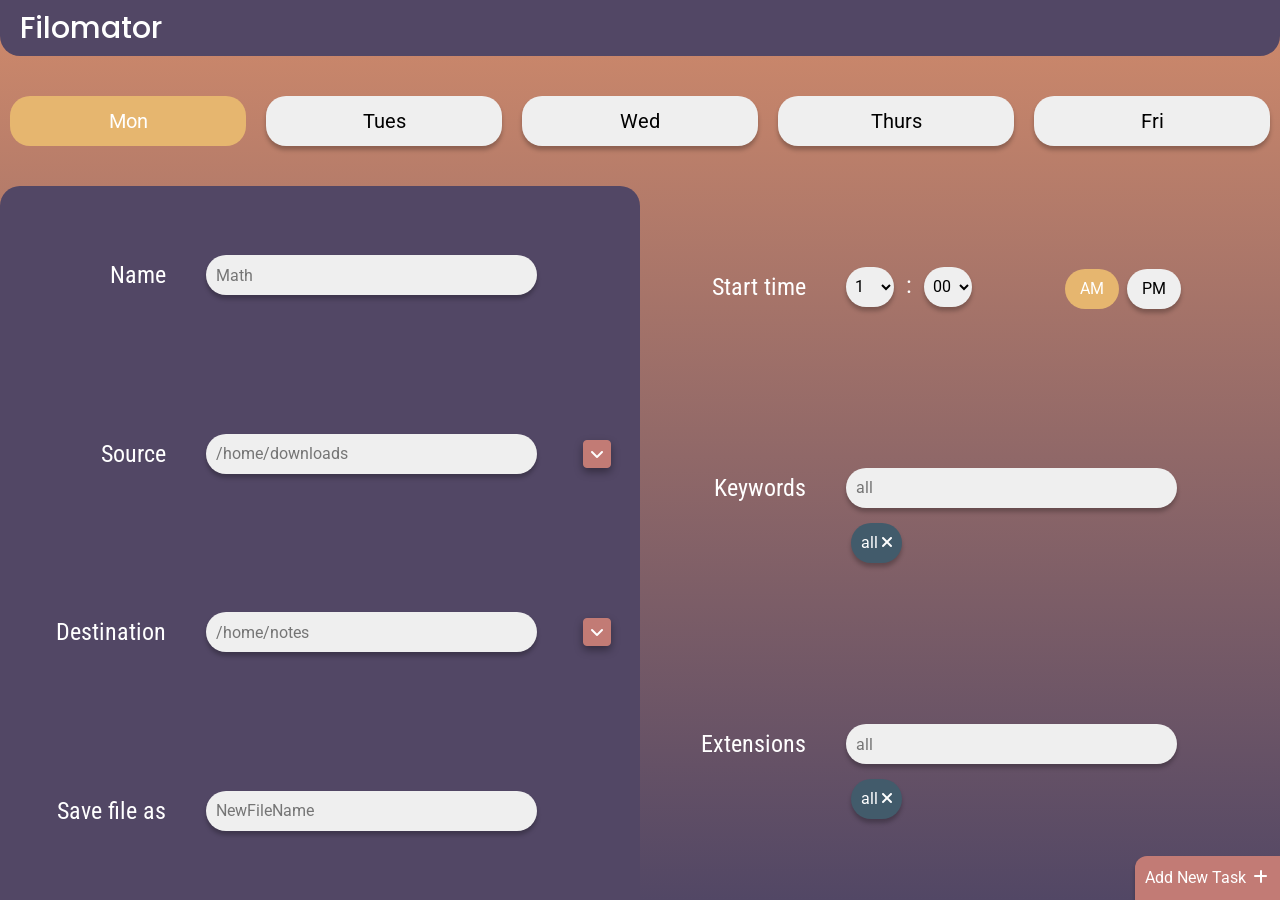
==== ui/newtask.html @ 15b93d74 "Create home page Created new html file for new task page" ====
<!DOCTYPE html>
<html>
    <head>
        <meta charset="UTF-8">
        <meta http-equiv="Content-Security-Policy" content="">
        <meta http-equiv="X-Content-Security-Policy" content="">
        <meta name="viewport" content="width=device-width, initial-scale=1">

        <!-- libraries -->
        <script src="https://ajax.googleapis.com/ajax/libs/jquery/3.6.0/jquery.min.js"></script>
        <!-- CSS only -->
        <link href="https://cdn.jsdelivr.net/npm/bootstrap@5.1.3/dist/css/bootstrap.min.css" rel="stylesheet" integrity="sha384-1BmE4kWBq78iYhFldvKuhfTAU6auU8tT94WrHftjDbrCEXSU1oBoqyl2QvZ6jIW3" crossorigin="anonymous">
        <!-- JavaScript Bundle with Popper -->
        <script src="https://cdn.jsdelivr.net/npm/bootstrap@5.1.3/dist/js/bootstrap.bundle.min.js" integrity="sha384-ka7Sk0Gln4gmtz2MlQnikT1wXgYsOg+OMhuP+IlRH9sENBO0LRn5q+8nbTov4+1p" crossorigin="anonymous"></script>

        <!-- custom scripts -->
        <script src="script.js"></script>
        <link rel="stylesheet" href="newtask.css">

        <!-- fonts -->
        <link rel="preconnect" href="https://fonts.googleapis.com">
        <link rel="preconnect" href="https://fonts.gstatic.com" crossorigin>
        <link href="https://fonts.googleapis.com/css2?family=Poppins&family=Roboto&display=swap" rel="stylesheet">

        <link rel="preconnect" href="https://fonts.googleapis.com">
        <link rel="preconnect" href="https://fonts.gstatic.com" crossorigin>
        <link href="https://fonts.googleapis.com/css2?family=Roboto+Condensed:wght@300&display=swap" rel="stylesheet">

        <link rel="stylesheet" href="https://cdnjs.cloudflare.com/ajax/libs/font-awesome/6.0.0/css/all.min.css">
    </head>
    <body>
        <header>
            <h1>Filomator</h1>
        </header>
        <div class="container">
            <div class="week">
                <button class="day selected">Mon</button>
                <button class="day">Tues</button>
                <button class="day">Wed</button>
                <button class="day">Thurs</button>
                <button class="day ">Fri</button>
            </div>

            <div class="row">
                <div class="taskDetails col-sm-12 col-lg-6">
                    <div class="details row">
                        <p class="col-3">Name</p>
                        <div class="col-8"><input type="text" id="nameInput" placeholder="Math"></div>
                    </div>
                    <div class="details row">
                        <p class="col-3">Source</p>
                        <div class="col-8"><input type="text" id="srcInput" placeholder="/home/downloads"></div>
                        <a class="dropdown selected source fa-stack col-2" id="srcBtn">
                            <i class="fa fa-square fa-stack-2x"></i>
                            <i class="fas fa-angle-down fa-stack-1x" style="color: #FFFFFF"></i>
                        </a>
<!--                        <input type="file" webkitdirectory directory id="srcExplorer" style="display:none;">-->
                    </div>
                    <div class="details row">
                        <p class="col-3">Destination</p>
                        <div class="col-8"><input type="text" id="destInput" placeholder="/home/notes"></div>
                        <a class="dropdown selected fa-stack col-2" id="destBtn">
                            <i class="fa fa-square fa-stack-2x"></i>
                            <i class="fas fa-angle-down fa-stack-1x" style="color: #FFFFFF"></i>
                        </a>
                    </div>
                    <div class="details row">
                        <p class="col-3">Save file as</p>
                        <div class="col-8"><input type="text" id="newFileNameInput" placeholder="NewFileName"></div>
                    </div>
                </div>

                <div class="taskDetails col-sm-12 col-lg-6 pull-right">
                    <div class="details row">
                        <p class="col-3">Start time</p>
                        <div class="time col-5">
                            <select name="hour" class="hour" id="hour">
                            </select>
                            <p>&nbsp; : &nbsp;</p>
                            <select name="mins" class="mins" id="mins">
                            </select>
                        </div>
                        <div class="twelve-hour-clock col-3">
                            <button class="selected">AM</button>
                            <button class="">PM</button>
                        </div>
                    </div>
                    <div class="details row">
                        <p class="col-3">Keywords</p>
                        <div class="col-8"><input type="text" id="keyWInput" placeholder="all"></div>

                        <div class="col-3"></div>
                        <div class="keywords col-8">
                            <button class="labelBtn" onclick="removeLabel(this)">all&nbsp;<i class="fas fa-xmark"></i></button>
                        </div>
                    </div>
                    <div class="details row">
                        <p class="col-3">Extensions</p>
                        <div class="col-8"><input type="text" id="extnInput" placeholder="all"></div>

                        <div class="col-3"></div>
                        <div class="extensions col-8">
                            <button class="labelBtn" onclick="removeLabel(this)">all&nbsp;<i class="fas fa-xmark"></i></button>
                        </div>
                    </div>
                </div>
            </div>
        </div>

        <div>
            <button id="newTaskBtn">
                Add New Task
                <i class="fas fa-plus fa-fw"></i>
            </button>
        </div>

        <script src="renderer.js"></script>

    </body>
</html>
---- ui/newtask.css ----
:root{
    --purple: #524765;
    --orange: #D08A6B;
    --light-orange: #E6B66F;
    --pink: #C27B75;
    --blue: #425B6B;
    --grey: #efefef;
}

* {
    font-family: 'Roboto', sans-serif;
    margin: 0;
}

body {
    margin: 0;
    font-family: 'Roboto Condensed', sans-serif;
    font-style: normal;

    display: flex;
    flex-direction: column;
    min-height: 100vh;
    background: fixed linear-gradient(0, var(--purple) 0%, var(--orange) 100%);
}

header {
    background-color: var(--purple);
    padding: 10px 20px;
    border-radius: 0 0 20px 20px;
}

/** Title */
header h1 {
    font-family: 'Poppins', sans-serif;
    font-size: 30px;
    color: white;
    margin: 0;
}

/** Container */
.container {
    padding: 0;
    margin: 0;
    max-width: 100%;

    display: flex;
    flex-direction: column;
    flex-grow: 1;
}
.container > .row {
    padding: 0;
    margin: 0;
    flex-grow: 1;
}

button, input, select{
    /*margin: 10px;*/
    border-radius: 20px;
    border: none;
    box-shadow: 0px 4px 4px rgb(0 0 0 / 25%);
    background-color: var(--grey);
}

/** Week */
.container .week{
    display: flex;
    margin: 30px 0;
}
.week .day{
    width: 100%;
    margin: 10px;
    padding: 10px;
    /**border: none;
    border-radius: 20px;
    box-shadow: 0px 4px 4px rgb(0 0 0 / 25%);*/
    font-size: 20px;
}
.week .day.selected{
    background-color: var(--light-orange);
    color: white;
    box-shadow: none !important;
}

/** Details Container */
.taskDetails {
    background-color: var(--purple);
    display: flex;
    flex-direction: column;
    border-radius: 20px 20px 0 0;
}
.taskDetails.pull-right{
    background-color: revert;
    color: black;
}
.details {
    display: flex;
    flex-direction: row;
    flex-wrap: wrap;
    align-items: center;
    justify-content: start;
    margin: auto 0;
}
.details *{
    height: 40px;
}
.details > div{
    padding: 0 40px;
}

.details p, .details h4 {
    color: white;
    margin: 0;
    padding: 0;
    height: unset;
    text-align: end;
    font-size: x-large;
    font-family: 'Roboto Condensed', sans-serif;
}

/** Time */
.details .time{
    display: flex;
}
.details .time p{
    text-align: center;
}
.details .time select{
    border-radius: 20px;
    padding: 3px 5px;
}

.details .twelve-hour-clock{
    padding: 0;
}
.details .twelve-hour-clock button{
    margin: 2px;
    padding: 3px 15px;
}
.details .twelve-hour-clock button.selected{
    background-color: var(--light-orange);
    color: white;
    box-shadow: none !important;
}

/** File Types */
.details .keywords, .details .extensions{
    display: flex;
    flex-direction: row;
    flex-wrap: wrap;
    height: auto;
}

/** Input */
input[type=text] {
    border: 1px black;
    border-radius: 20px;
    padding: 10px;
    width: 100%;
}

/** Label Buttons */
.details .labelBtn{
    background-color: var(--blue);
    color: white;
    padding: 8px 10px;
    margin: 15px 5px 0 5px;
}

/** Dropdown Button */
.dropdown {
    filter: drop-shadow( 0px 4px 4px rgb(0 0 0 / 37%));
    color: var(--pink);
    cursor: pointer;
}
.dropdown:hover {
    filter: none !important;
    color: var(--pink);
}

/** New Task Button */
#newTaskBtn {
    position: fixed;
    bottom: 0;
    right: 0;
    background-color: var(--pink);
    padding: 10px;
    border-radius: 12px 0 0;
    color: white;
}

/** Schedule Container */
.schedule {
    display: flex;
    flex-direction: column;
    border-top: 4px solid var(--purple);
}

.schedule p {
    text-align: center;
    margin: 5%;
}
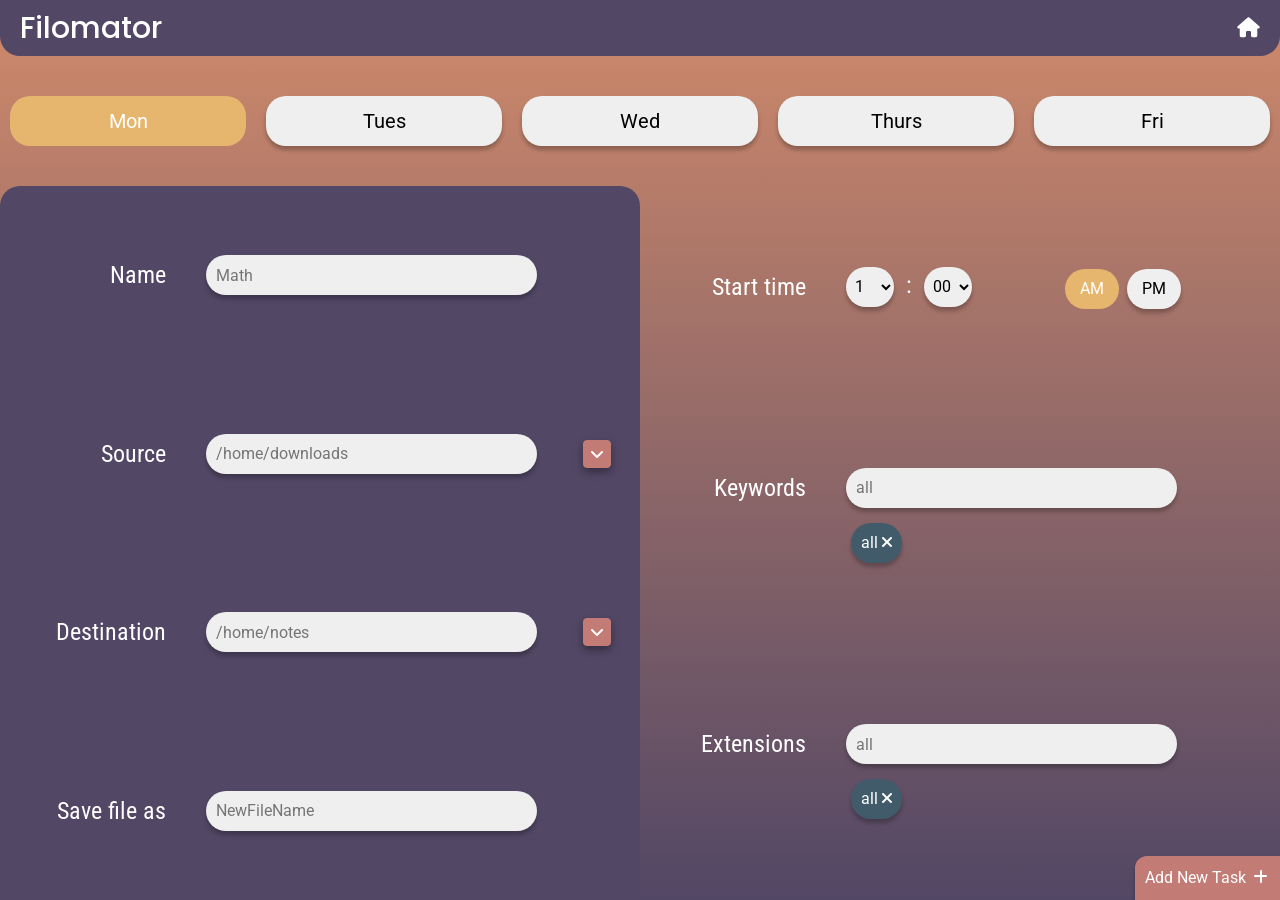
==== commit d8697ea2: "Refactor and add home button Added home button to new task page" ====
--- a/ui/newtask.html
+++ b/ui/newtask.html
@@ -31,6 +31,8 @@
     <body>
         <header>
             <h1>Filomator</h1>
+            <div style="flex-grow:1;"></div>
+            <a href="index.html"><i class="fas fa-house fa-lg"></i></a>
         </header>
         <div class="container">
             <div class="week">
--- a/ui/newtask.css
+++ b/ui/newtask.css
@@ -1,4 +1,4 @@
-:root{
+:root {
     --purple: #524765;
     --orange: #D08A6B;
     --light-orange: #E6B66F;
@@ -27,6 +27,7 @@
     background-color: var(--purple);
     padding: 10px 20px;
     border-radius: 0 0 20px 20px;
+    display: flex;
 }
 
 /** Title */
@@ -35,6 +36,11 @@
     font-size: 30px;
     color: white;
     margin: 0;
+    float: left;
+}
+header a, header a:hover {
+    margin: auto;
+    color: white;
 }
 
 /** Container */
@@ -53,7 +59,7 @@
     flex-grow: 1;
 }
 
-button, input, select{
+button, input, select {
     /*margin: 10px;*/
     border-radius: 20px;
     border: none;
@@ -62,11 +68,11 @@
 }
 
 /** Week */
-.container .week{
+.container .week {
     display: flex;
     margin: 30px 0;
 }
-.week .day{
+.week .day {
     width: 100%;
     margin: 10px;
     padding: 10px;
@@ -75,7 +81,7 @@
     box-shadow: 0px 4px 4px rgb(0 0 0 / 25%);*/
     font-size: 20px;
 }
-.week .day.selected{
+.week .day.selected {
     background-color: var(--light-orange);
     color: white;
     box-shadow: none !important;
@@ -88,7 +94,7 @@
     flex-direction: column;
     border-radius: 20px 20px 0 0;
 }
-.taskDetails.pull-right{
+.taskDetails.pull-right {
     background-color: revert;
     color: black;
 }
@@ -100,10 +106,10 @@
     justify-content: start;
     margin: auto 0;
 }
-.details *{
+.details * {
     height: 40px;
 }
-.details > div{
+.details > div {
     padding: 0 40px;
 }
 
@@ -118,32 +124,32 @@
 }
 
 /** Time */
-.details .time{
-    display: flex;
-}
-.details .time p{
+.details .time {
+    display: flex;
+}
+.details .time p {
     text-align: center;
 }
-.details .time select{
+.details .time select {
     border-radius: 20px;
     padding: 3px 5px;
 }
 
-.details .twelve-hour-clock{
-    padding: 0;
-}
-.details .twelve-hour-clock button{
+.details .twelve-hour-clock {
+    padding: 0;
+}
+.details .twelve-hour-clock button {
     margin: 2px;
     padding: 3px 15px;
 }
-.details .twelve-hour-clock button.selected{
+.details .twelve-hour-clock button.selected {
     background-color: var(--light-orange);
     color: white;
     box-shadow: none !important;
 }
 
 /** File Types */
-.details .keywords, .details .extensions{
+.details .keywords, .details .extensions {
     display: flex;
     flex-direction: row;
     flex-wrap: wrap;
@@ -159,7 +165,7 @@
 }
 
 /** Label Buttons */
-.details .labelBtn{
+.details .labelBtn {
     background-color: var(--blue);
     color: white;
     padding: 8px 10px;
